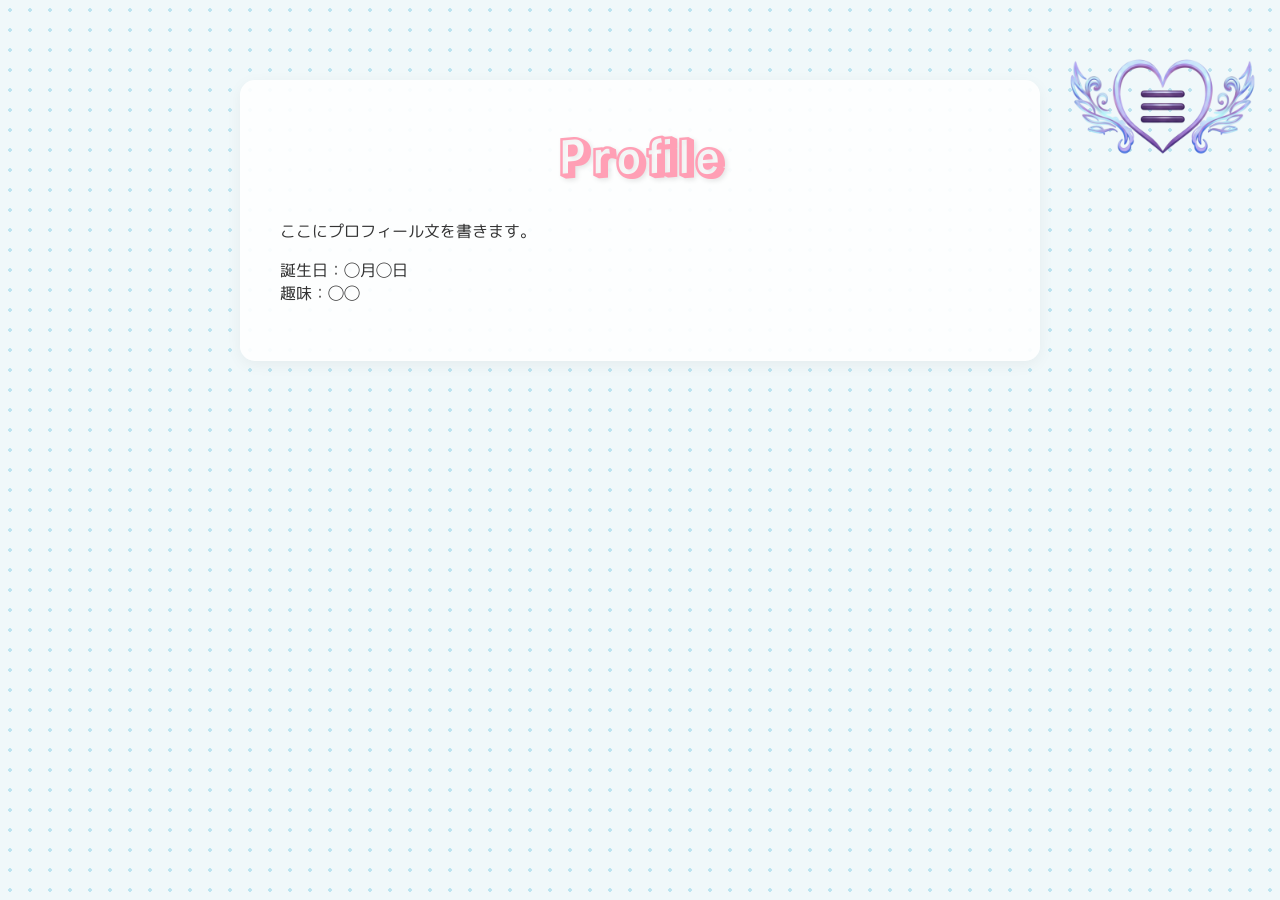
==== links.html @ c52a2c4e "1" ====
<!DOCTYPE html>
<html lang="ja">
<head>
    <meta charset="UTF-8">
    <meta name="viewport" content="width=device-width, initial-scale=1.0">
    <title>Profile - 絵恋空 Official Site</title>
    
    <!-- フォントの読み込み -->
    <link rel="preconnect" href="https://fonts.googleapis.com">
    <link rel="preconnect" href="https://fonts.gstatic.com" crossorigin>
    <link href="https://fonts.googleapis.com/css2?family=M+PLUS+Rounded+1c:wght@400;700&family=Rampart+One&display=swap" rel="stylesheet">
    
    <style>
        /* ========================================
           全体設定（トップページと共通）
           ======================================== */
        body { 
            margin: 0; 
            font-family: 'M PLUS Rounded 1c', sans-serif; 
            color: #333; 
            overflow-x: hidden;
            background-color: #f0f8fa; 
            background-image: radial-gradient(#bce4f0 2px, transparent 2px); 
            background-size: 20px 20px; 
        }

        /* ========================================
           コンテンツエリア（ページの中身を囲む箱）
           ======================================== */
        .container { 
            max-width: 800px; 
            margin: 80px auto 50px; /* 上に少し多めの余白（アイコンと被らないため） */
            padding: 0 20px; 
        }

        .page-content {
            background: rgba(255, 255, 255, 0.9); /* 少し透ける白背景で可愛く */
            padding: 40px; 
            border-radius: 15px; 
            box-shadow: 0 4px 15px rgba(0,0,0,0.05); 
        }

        /* ページタイトルのデザイン */
        h1.page-title {
            font-family: 'Rampart One', sans-serif;
            text-align: center;
            font-size: 3rem;
            color: #ff9fb5;
            margin-top: 0;
            margin-bottom: 30px;
            text-shadow: 2px 2px 5px rgba(0,0,0,0.1);
        }

        /* ========================================
           ハンバーガーメニュー（トップページと完全に同じ）
           ======================================== */
        .hamburger-menu {
            position: fixed;
            top: 20px;
            right: 20px;
            z-index: 999;
        }

        #menu-toggle { display: none; }

        .custom-menu-icon {
            display: block;
            width: 200px;  
            height: 200px;
            cursor: pointer;
            z-index: 1000;
            position: relative;
        }

        .custom-menu-icon img {
            width: 100%;
            height: 100%;
            position: absolute;
            top: 0;
            left: 0;
            transition: all 0.3s ease;
        }

        .icon-close {
            opacity: 0;
            transform: scale(0.5) rotate(-45deg);
        }

        #menu-toggle:checked ~ .custom-menu-icon .icon-open {
            opacity: 0;
            transform: scale(0.5) rotate(45deg);
        }

        #menu-toggle:checked ~ .custom-menu-icon .icon-close {
            opacity: 1;
            transform: scale(1) rotate(0);
        }

        .menu-content {
            position: fixed;
            top: 0;
            right: -100%;
            width: 250px;
            height: 100vh;
            background-color: rgba(255, 255, 255, 0.95);
            box-shadow: -2px 0 5px rgba(0,0,0,0.1);
            transition: all 0.3s;
            padding-top: 220px; 
        }

        .menu-content ul {
            list-style: none;
            padding: 0;
            margin: 0;
        }

        .menu-content li {
            text-align: center;
            border-bottom: 1px dashed #ccc;
        }

        .menu-content a {
            display: block;
            padding: 20px;
            text-decoration: none;
            color: #333;
            font-family: 'Rampart One', sans-serif;
            font-size: 1.5rem;
            transition: background 0.3s, color 0.3s;
        }

        .menu-content a:hover {
            background-color: #ffd1dc;
            color: white;
        }

        #menu-toggle:checked ~ .menu-content {
            right: 0;
        }

@media screen and (max-width: 900px) {
    .custom-menu-icon {
        width: 100px;  /* スマホでの幅（好みのサイズに調整してください） */
        height: 100px; /* 幅と同じ数値にします */
    }
    
    /* ↓追加：アイコンに合わせてメニュー内の上の隙間も少し狭くする */
    .menu-content {
        padding-top: 120px; 
    }
}
    </style>
</head>
<body>

    <!-- 右上の固定ハンバーガーメニュー（全ページ共通） -->
    <div class="hamburger-menu">
        <input type="checkbox" id="menu-toggle">
        
        <label for="menu-toggle" class="custom-menu-icon">
            <img src="open.png" class="icon-open" alt="メニュー">
            <img src="close.png" class="icon-close" alt="閉じる">
        </label>
        
        <nav class="menu-content">
            <ul>
                <!-- トップページに戻るリンクを追加しておくと便利です -->
                <li><a href="index.html">Home</a></li> 
                <li><a href="profile.html">Profile</a></li>
                <li><a href="schedule.html">Schedule</a></li>
                <li><a href="works.html">Works</a></li>
                <li><a href="links.html">Official Links</a></li>
            </ul>
        </nav>
    </div>

    <!-- ページの中身エリア -->
    <div class="container">
        <div class="page-content">
            
            <!-- ここから自由にページの中身を書いていきます -->
            <h1 class="page-title">Profile</h1>
            
            <p>ここにプロフィール文を書きます。</p>
            <p>誕生日：◯月◯日<br>趣味：◯◯</p>

            <!-- ここまで -->

        </div>
    </div>

</body>
</html>
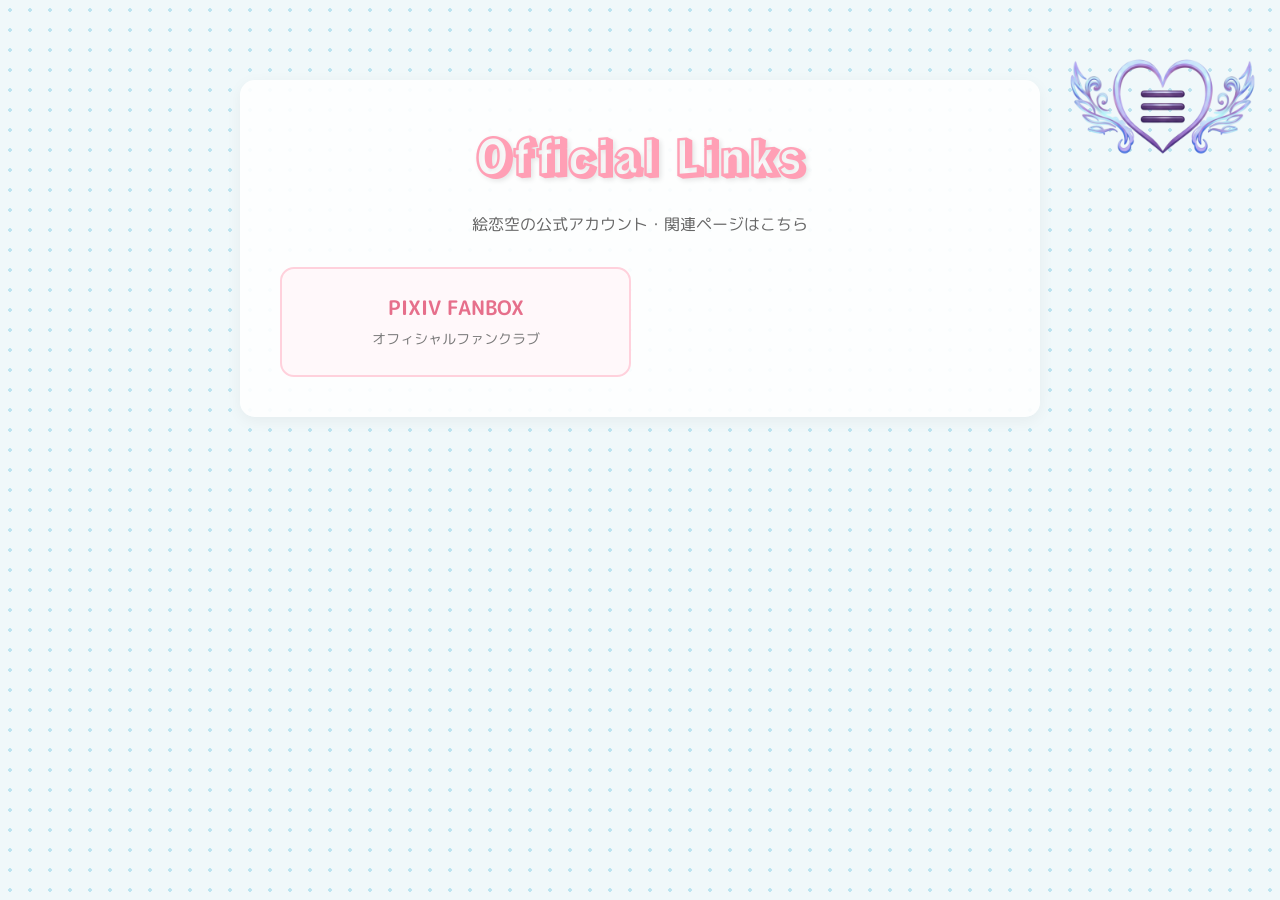
==== commit b09bd3a3: "余計なファイル除外" ====
--- a/links.html
+++ b/links.html
@@ -3,7 +3,7 @@
 <head>
     <meta charset="UTF-8">
     <meta name="viewport" content="width=device-width, initial-scale=1.0">
-    <title>Profile - 絵恋空 Official Site</title>
+    <title>Official Links - 絵恋空 Official Site</title>
     
     <!-- フォントの読み込み -->
     <link rel="preconnect" href="https://fonts.googleapis.com">
@@ -51,6 +51,54 @@
             text-shadow: 2px 2px 5px rgba(0,0,0,0.1);
         }
 
+        .links-intro {
+            margin: -10px 0 28px;
+            color: #666;
+            line-height: 1.8;
+            text-align: center;
+        }
+
+        .official-links {
+            display: grid;
+            grid-template-columns: repeat(2, minmax(0, 1fr));
+            gap: 18px;
+        }
+
+        .official-link {
+            display: flex;
+            flex-direction: column;
+            justify-content: center;
+            min-height: 110px;
+            padding: 20px;
+            color: #333;
+            background: #fff8fa;
+            border: 2px solid #ffd1dc;
+            border-radius: 14px;
+            text-align: center;
+            text-decoration: none;
+            box-sizing: border-box;
+            transition: transform 0.2s ease, box-shadow 0.2s ease, background 0.2s ease;
+        }
+
+        .official-link:hover {
+            transform: translateY(-3px);
+            background: #fff;
+            box-shadow: 0 6px 16px rgba(255, 159, 181, 0.25);
+        }
+
+        .link-name {
+            color: #e66f8b;
+            font-size: 1.25rem;
+            font-weight: 700;
+        }
+
+        .link-description {
+            margin-top: 7px;
+            color: #777;
+            font-size: 0.9rem;
+            line-height: 1.5;
+        }
+
         /* ========================================
            ハンバーガーメニュー（トップページと完全に同じ）
            ======================================== */
@@ -147,6 +195,18 @@
     /* ↓追加：アイコンに合わせてメニュー内の上の隙間も少し狭くする */
     .menu-content {
         padding-top: 120px; 
+    }
+
+    .page-content {
+        padding: 30px 18px;
+    }
+
+    h1.page-title {
+        font-size: 2.3rem;
+    }
+
+    .official-links {
+        grid-template-columns: 1fr;
     }
 }
     </style>
@@ -179,10 +239,22 @@
         <div class="page-content">
             
             <!-- ここから自由にページの中身を書いていきます -->
-            <h1 class="page-title">Profile</h1>
-            
-            <p>ここにプロフィール文を書きます。</p>
-            <p>誕生日：◯月◯日<br>趣味：◯◯</p>
+            <h1 class="page-title">Official Links</h1>
+            <p class="links-intro">絵恋空の公式アカウント・関連ページはこちら</p>
+
+            <div class="official-links">
+                <a href="https://erensora.fanbox.cc/" class="official-link" target="_blank" rel="noopener noreferrer">
+                    <span class="link-name">PIXIV FANBOX</span>
+                    <span class="link-description">オフィシャルファンクラブ</span>
+                </a>
+
+                <!-- リンク追加用の雛形：このaタグ全体をコピーして、URL・名前・説明を書き換えます。
+                <a href="ここにURL" class="official-link" target="_blank" rel="noopener noreferrer">
+                    <span class="link-name">サービス名</span>
+                    <span class="link-description">ここに短い説明を書きます</span>
+                </a>
+                -->
+            </div>
 
             <!-- ここまで -->
 
@@ -190,4 +262,4 @@
     </div>
 
 </body>
-</html>+</html>
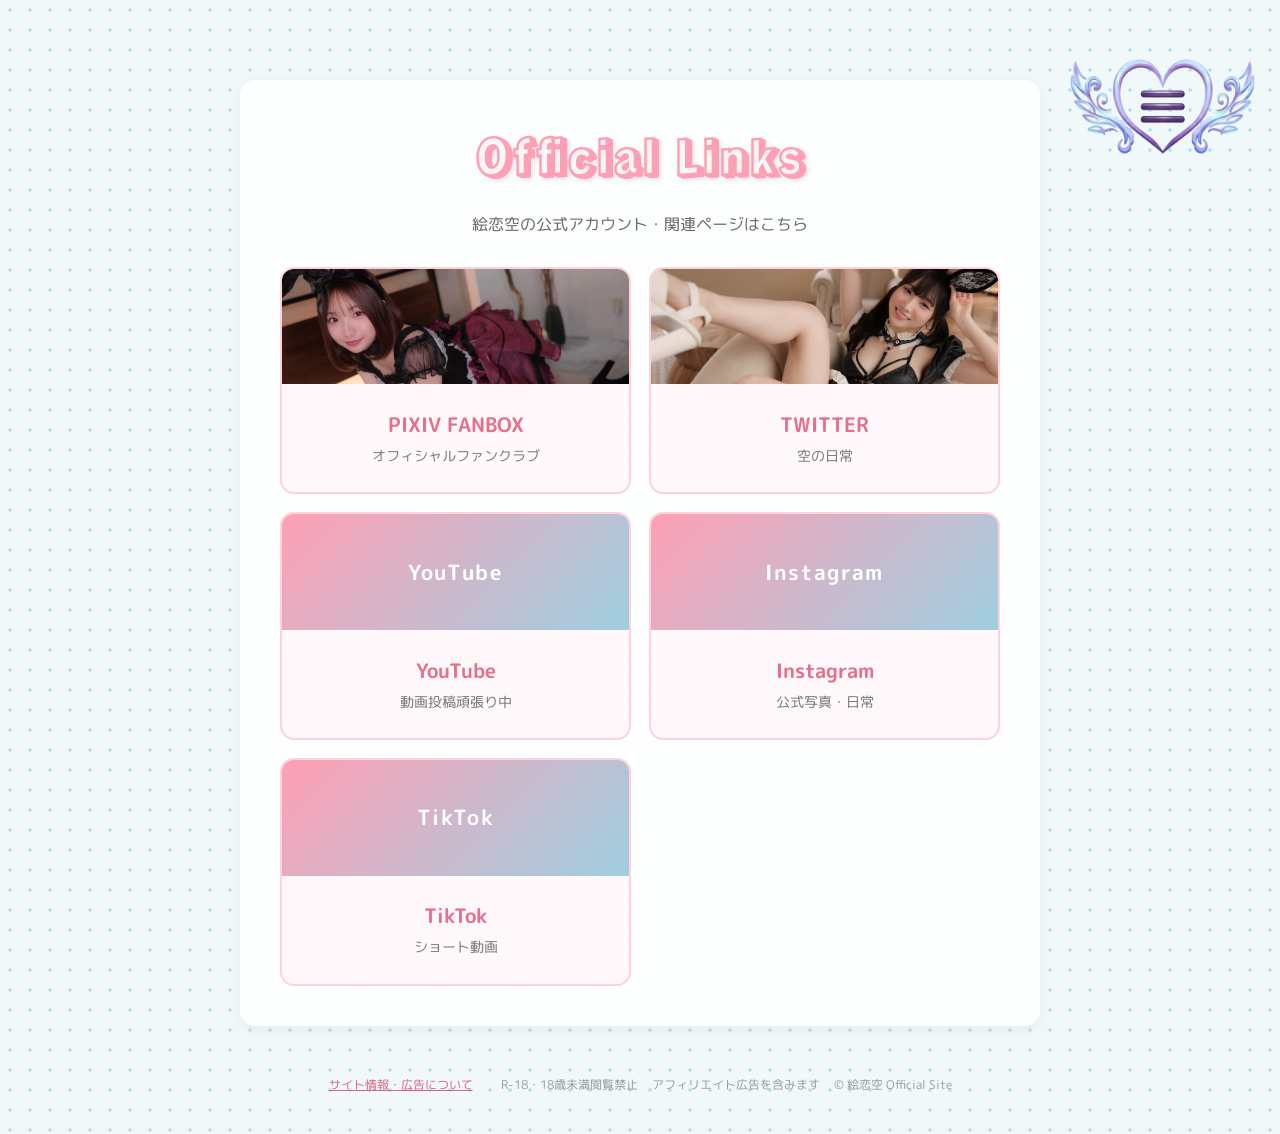
==== commit 368d16dd: "GoogleカレンダーAPI表示とサイト更新" ====
--- a/links.html
+++ b/links.html
@@ -51,6 +51,21 @@
             text-shadow: 2px 2px 5px rgba(0,0,0,0.1);
         }
 
+        .site-footer {
+            display: flex;
+            flex-wrap: wrap;
+            justify-content: center;
+            gap: 5px 14px;
+            margin: 28px auto 40px;
+            padding: 0 20px;
+            color: #999;
+            text-align: center;
+            font-size: .72rem;
+            line-height: 1.6;
+        }
+
+        .site-footer a { margin-right: 14px; color: #d86682; }
+
         .links-intro {
             margin: -10px 0 28px;
             color: #666;
@@ -67,9 +82,7 @@
         .official-link {
             display: flex;
             flex-direction: column;
-            justify-content: center;
-            min-height: 110px;
-            padding: 20px;
+            overflow: hidden;
             color: #333;
             background: #fff8fa;
             border: 2px solid #ffd1dc;
@@ -78,6 +91,35 @@
             text-decoration: none;
             box-sizing: border-box;
             transition: transform 0.2s ease, box-shadow 0.2s ease, background 0.2s ease;
+        }
+
+        .link-image {
+            display: block;
+            width: 100%;
+            aspect-ratio: 3 / 1;
+            object-fit: cover;
+        }
+
+        .link-image-placeholder {
+            display: flex;
+            align-items: center;
+            justify-content: center;
+            width: 100%;
+            aspect-ratio: 3 / 1;
+            color: #fff;
+            background: linear-gradient(135deg, #ff9fb5, #9ecfe0);
+            font-size: 1.3rem;
+            font-weight: 700;
+            letter-spacing: .08em;
+        }
+
+        .link-content {
+            display: flex;
+            flex: 1;
+            flex-direction: column;
+            justify-content: center;
+            min-height: 76px;
+            padding: 16px 18px;
         }
 
         .official-link:hover {
@@ -228,7 +270,7 @@
                 <li><a href="index.html">Home</a></li> 
                 <li><a href="profile.html">Profile</a></li>
                 <li><a href="schedule.html">Schedule</a></li>
-                <li><a href="works.html">Works</a></li>
+                <li><a href="work.html">Works</a></li>
                 <li><a href="links.html">Official Links</a></li>
             </ul>
         </nav>
@@ -244,14 +286,47 @@
 
             <div class="official-links">
                 <a href="https://erensora.fanbox.cc/" class="official-link" target="_blank" rel="noopener noreferrer">
-                    <span class="link-name">PIXIV FANBOX</span>
-                    <span class="link-description">オフィシャルファンクラブ</span>
-                </a>
-
-                <!-- リンク追加用の雛形：このaタグ全体をコピーして、URL・名前・説明を書き換えます。
+                    <img src="fanbox.png" class="link-image" alt="PIXIV FANBOX">
+                    <span class="link-content">
+                        <span class="link-name">PIXIV FANBOX</span>
+                        <span class="link-description">オフィシャルファンクラブ</span>
+                    </span>
+                </a>
+                <a href="https://x.com/eren_cmore" class="official-link" target="_blank" rel="noopener noreferrer">
+                    <img src="twitter.png" class="link-image" alt="サービス名">
+                    <span class="link-content">
+                        <span class="link-name">TWITTER</span>
+                        <span class="link-description">空の日常</span>
+                    </span>
+                </a>
+                <a href="https://www.youtube.com/@erensora" class="official-link" target="_blank" rel="noopener noreferrer">
+                    <div class="link-image-placeholder" aria-label="YouTube">YouTube</div>
+                    <span class="link-content">
+                        <span class="link-name">YouTube</span>
+                        <span class="link-description">動画投稿頑張り中</span>
+                    </span>
+                </a>
+                <a href="https://www.instagram.com/erensora_official" class="official-link" target="_blank" rel="noopener noreferrer">
+                    <div class="link-image-placeholder" aria-label="Instagram">Instagram</div>
+                    <span class="link-content">
+                        <span class="link-name">Instagram</span>
+                        <span class="link-description">公式写真・日常</span>
+                    </span>
+                </a>
+                <a href="https://www.tiktok.com/@erensora_" class="official-link" target="_blank" rel="noopener noreferrer">
+                    <div class="link-image-placeholder" aria-label="TikTok">TikTok</div>
+                    <span class="link-content">
+                        <span class="link-name">TikTok</span>
+                        <span class="link-description">ショート動画</span>
+                    </span>
+                </a>
+                <!-- リンク追加用の雛形：このaタグ全体をコピーして、URL・画像・名前・説明を書き換えます。
                 <a href="ここにURL" class="official-link" target="_blank" rel="noopener noreferrer">
-                    <span class="link-name">サービス名</span>
-                    <span class="link-description">ここに短い説明を書きます</span>
+                    <img src="ここに画像ファイル名" class="link-image" alt="サービス名">
+                    <span class="link-content">
+                        <span class="link-name">サービス名</span>
+                        <span class="link-description">ここに短い説明を書きます</span>
+                    </span>
                 </a>
                 -->
             </div>
@@ -261,5 +336,12 @@
         </div>
     </div>
 
+    <footer class="site-footer">
+        <a href="site-info.html">サイト情報・広告について</a>
+        <span>R-18・18歳未満閲覧禁止</span>
+        <span>アフィリエイト広告を含みます</span>
+        <span>© 絵恋空 Official Site</span>
+    </footer>
+
 </body>
 </html>
